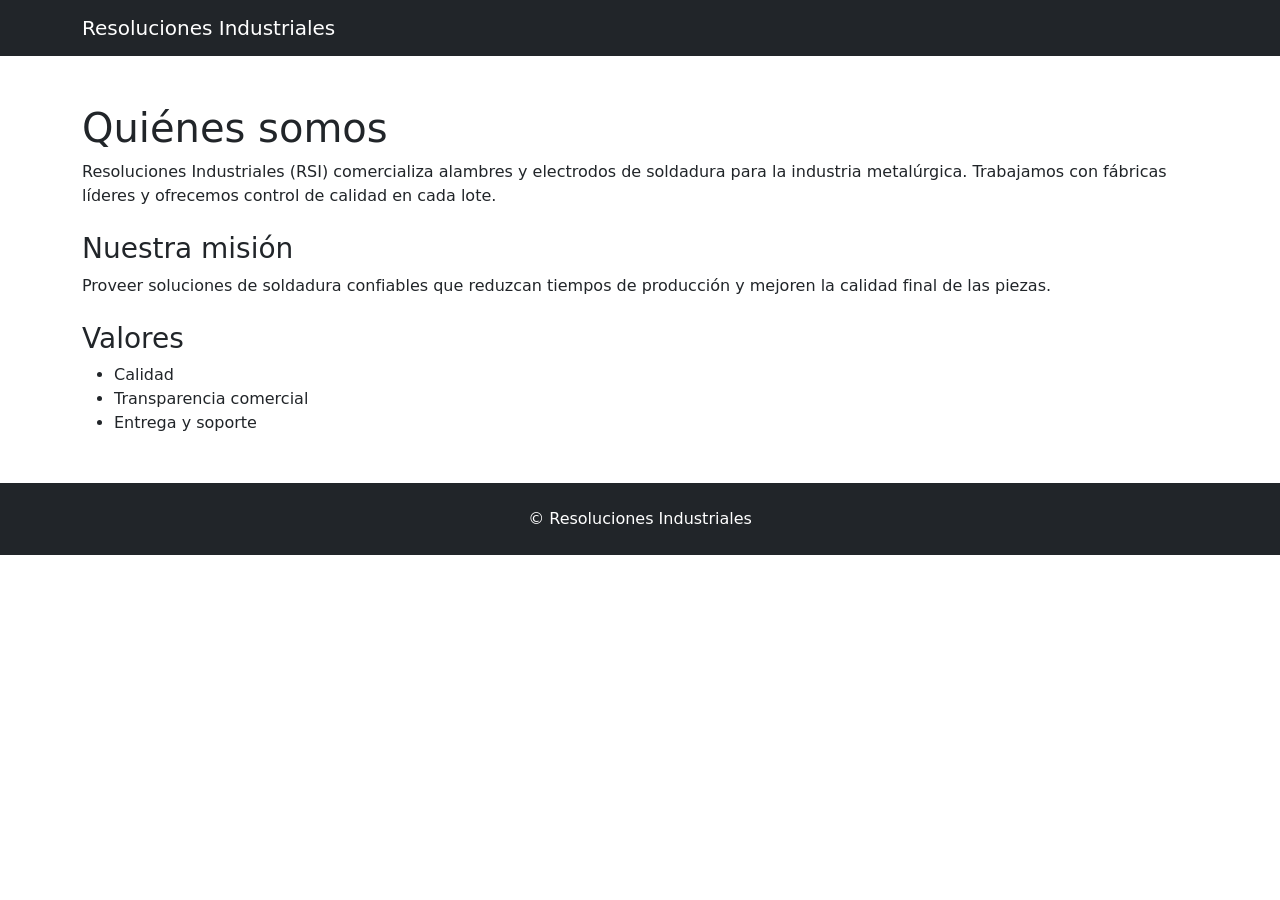
==== about.html @ 9ad4ff5a "Add files via upload" ====
<!doctype html>
<html lang="es">
<head>
  <meta charset="utf-8">
  <meta name="viewport" content="width=device-width, initial-scale=1">
  <title>Nosotros — Resoluciones Industriales</title>
  <link href="https://cdn.jsdelivr.net/npm/bootstrap@5.3.2/dist/css/bootstrap.min.css" rel="stylesheet">
  <link rel="stylesheet" href="css/styles.css">
</head>
<body>
<nav class="navbar navbar-expand-lg navbar-dark bg-dark">
  <div class="container">
    <a class="navbar-brand" href="index.html">Resoluciones Industriales</a>
  </div>
</nav>

<main class="container my-5">
  <h1>Quiénes somos</h1>
  <p>Resoluciones Industriales (RSI) comercializa alambres y electrodos de soldadura para la industria metalúrgica. Trabajamos con fábricas líderes y ofrecemos control de calidad en cada lote.</p>

  <h3 class="mt-4">Nuestra misión</h3>
  <p>Proveer soluciones de soldadura confiables que reduzcan tiempos de producción y mejoren la calidad final de las piezas.</p>

  <h3 class="mt-4">Valores</h3>
  <ul>
    <li>Calidad</li>
    <li>Transparencia comercial</li>
    <li>Entrega y soporte</li>
  </ul>
</main>

<footer class="py-4 bg-dark text-white">
  <div class="container text-center">
    <p class="mb-0">© Resoluciones Industriales</p>
  </div>
</footer>
<script src="https://cdn.jsdelivr.net/npm/bootstrap@5.3.2/dist/js/bootstrap.bundle.min.js"></script>
</body>
</html>
---- css/styles.css ----
body { font-family: system-ui, -apple-system, "Segoe UI", Roboto, "Helvetica Neue", Arial; }
.hero { background: linear-gradient(rgba(0,0,0,0.35), rgba(0,0,0,0.35)), url('https://source.unsplash.com/1600x600/?factory,welding') no-repeat center/cover; padding: 80px 0; }
.card-img-top { height: 220px; object-fit: cover; }
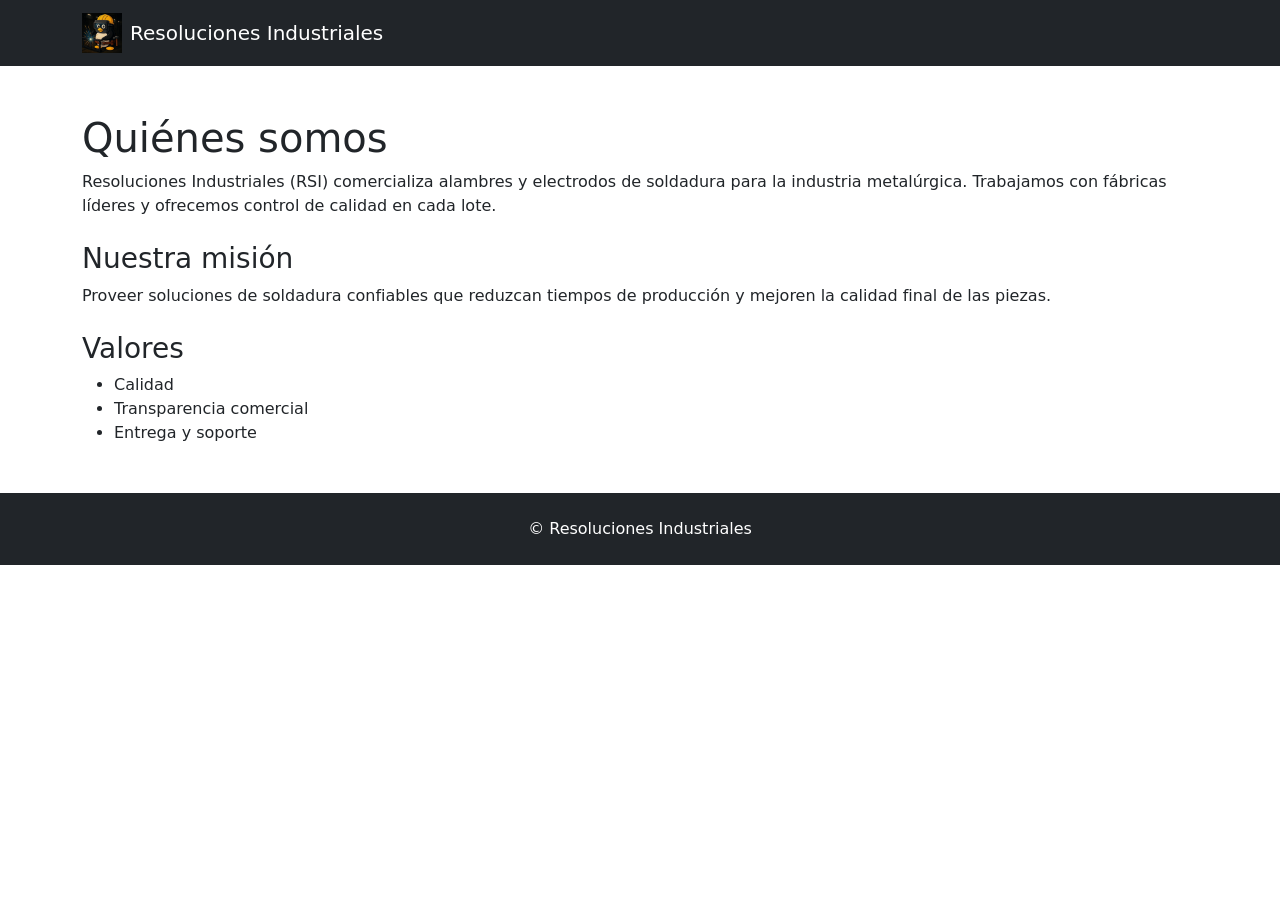
==== commit 4398b3e6: "Update about.html Logo Update" ====
--- a/about.html
+++ b/about.html
@@ -10,7 +10,10 @@
 <body>
 <nav class="navbar navbar-expand-lg navbar-dark bg-dark">
   <div class="container">
-    <a class="navbar-brand" href="index.html">Resoluciones Industriales</a>
+    <a class="navbar-brand d-flex align-items-center" href="index.html">
+  <img src="Logo.jfif" alt="Resoluciones Industriales" height="40" class="me-2">
+  Resoluciones Industriales
+</a>
   </div>
 </nav>
 
--- a/css/styles.css
+++ b/css/styles.css
@@ -1,4 +1,6 @@
-
-body { font-family: system-ui, -apple-system, "Segoe UI", Roboto, "Helvetica Neue", Arial; }
-.hero { background: linear-gradient(rgba(0,0,0,0.35), rgba(0,0,0,0.35)), url('https://source.unsplash.com/1600x600/?factory,welding') no-repeat center/cover; padding: 80px 0; }
-.card-img-top { height: 220px; object-fit: cover; }
+.hero { 
+  background: linear-gradient(rgba(0,0,0,0.45), rgba(0,0,0,0.55)), 
+              url('../Hero%20background%20rsi%20image.png') no-repeat center/cover; 
+  padding: 100px 0; 
+  min-height: 480px;
+}
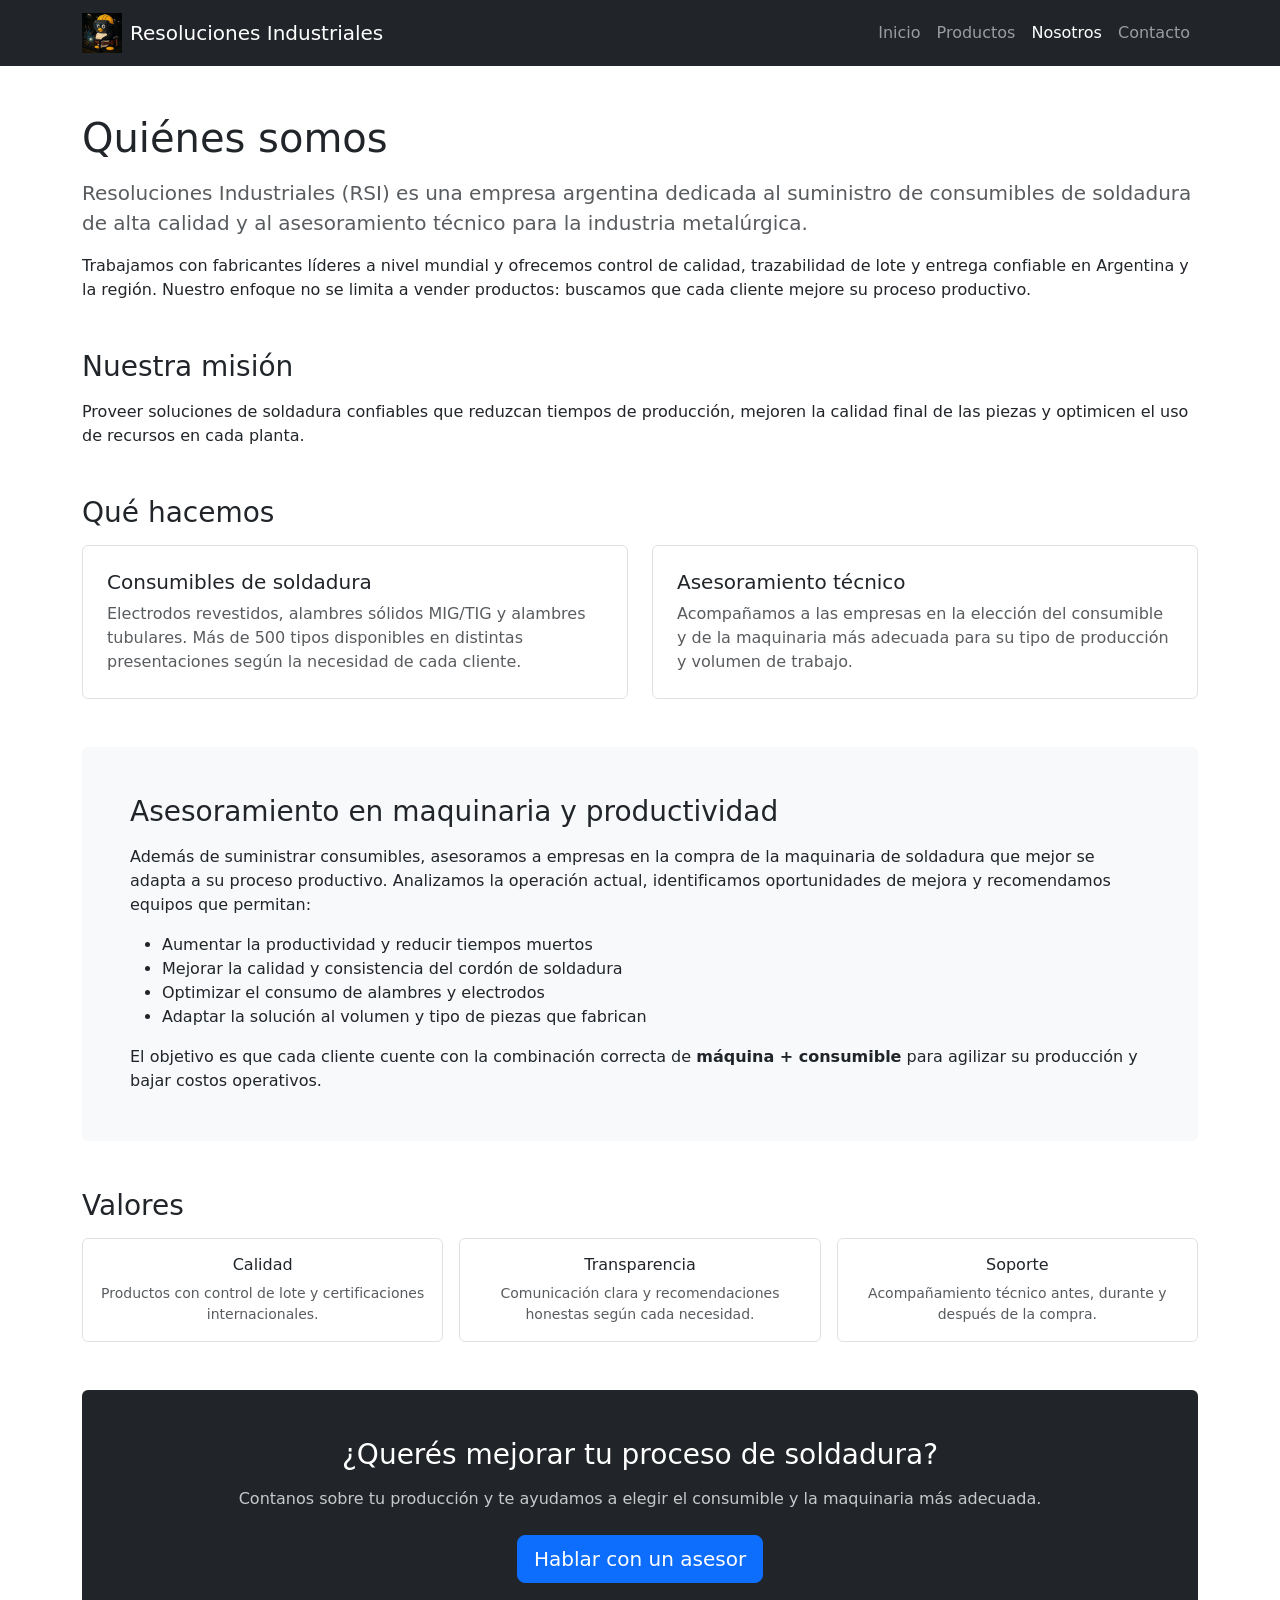
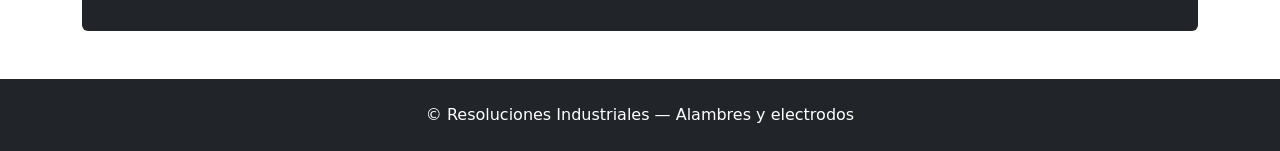
==== commit 066f138e: "Update about.html Improve About page with machinery advisory" ====
--- a/about.html
+++ b/about.html
@@ -4,39 +4,148 @@
   <meta charset="utf-8">
   <meta name="viewport" content="width=device-width, initial-scale=1">
   <title>Nosotros — Resoluciones Industriales</title>
+  <meta name="description" content="Resoluciones Industriales: consumibles de soldadura y asesoramiento en maquinaria para mejorar la productividad industrial.">
   <link href="https://cdn.jsdelivr.net/npm/bootstrap@5.3.2/dist/css/bootstrap.min.css" rel="stylesheet">
   <link rel="stylesheet" href="css/styles.css">
 </head>
 <body>
+
 <nav class="navbar navbar-expand-lg navbar-dark bg-dark">
   <div class="container">
     <a class="navbar-brand d-flex align-items-center" href="index.html">
-  <img src="Logo.jfif" alt="Resoluciones Industriales" height="40" class="me-2">
-  Resoluciones Industriales
-</a>
+      <img src="Logo.jfif" alt="Resoluciones Industriales" height="40" class="me-2">
+      Resoluciones Industriales
+    </a>
+    <button class="navbar-toggler" type="button" data-bs-toggle="collapse" data-bs-target="#nav">
+      <span class="navbar-toggler-icon"></span>
+    </button>
+    <div id="nav" class="collapse navbar-collapse">
+      <ul class="navbar-nav ms-auto">
+        <li class="nav-item"><a class="nav-link" href="index.html">Inicio</a></li>
+        <li class="nav-item"><a class="nav-link" href="products.html">Productos</a></li>
+        <li class="nav-item"><a class="nav-link active" href="about.html">Nosotros</a></li>
+        <li class="nav-item"><a class="nav-link" href="contact.html">Contacto</a></li>
+      </ul>
+    </div>
   </div>
 </nav>
 
 <main class="container my-5">
-  <h1>Quiénes somos</h1>
-  <p>Resoluciones Industriales (RSI) comercializa alambres y electrodos de soldadura para la industria metalúrgica. Trabajamos con fábricas líderes y ofrecemos control de calidad en cada lote.</p>
 
-  <h3 class="mt-4">Nuestra misión</h3>
-  <p>Proveer soluciones de soldadura confiables que reduzcan tiempos de producción y mejoren la calidad final de las piezas.</p>
+  <!-- QUIÉNES SOMOS -->
+  <section class="mb-5">
+    <h1 class="mb-3">Quiénes somos</h1>
+    <p class="lead text-muted">
+      Resoluciones Industriales (RSI) es una empresa argentina dedicada al suministro de consumibles de soldadura 
+      de alta calidad y al asesoramiento técnico para la industria metalúrgica.
+    </p>
+    <p>
+      Trabajamos con fabricantes líderes a nivel mundial y ofrecemos control de calidad, trazabilidad de lote 
+      y entrega confiable en Argentina y la región. Nuestro enfoque no se limita a vender productos: 
+      buscamos que cada cliente mejore su proceso productivo.
+    </p>
+  </section>
 
-  <h3 class="mt-4">Valores</h3>
-  <ul>
-    <li>Calidad</li>
-    <li>Transparencia comercial</li>
-    <li>Entrega y soporte</li>
-  </ul>
+  <!-- MISIÓN -->
+  <section class="mb-5">
+    <h2 class="h3 mb-3">Nuestra misión</h2>
+    <p>
+      Proveer soluciones de soldadura confiables que reduzcan tiempos de producción, 
+      mejoren la calidad final de las piezas y optimicen el uso de recursos en cada planta.
+    </p>
+  </section>
+
+  <!-- QUÉ HACEMOS -->
+  <section class="mb-5">
+    <h2 class="h3 mb-3">Qué hacemos</h2>
+    <div class="row g-4">
+      <div class="col-md-6">
+        <div class="border rounded p-4 h-100">
+          <h5>Consumibles de soldadura</h5>
+          <p class="mb-0 text-muted">
+            Electrodos revestidos, alambres sólidos MIG/TIG y alambres tubulares. 
+            Más de 500 tipos disponibles en distintas presentaciones según la necesidad de cada cliente.
+          </p>
+        </div>
+      </div>
+      <div class="col-md-6">
+        <div class="border rounded p-4 h-100">
+          <h5>Asesoramiento técnico</h5>
+          <p class="mb-0 text-muted">
+            Acompañamos a las empresas en la elección del consumible y de la maquinaria 
+            más adecuada para su tipo de producción y volumen de trabajo.
+          </p>
+        </div>
+      </div>
+    </div>
+  </section>
+
+  <!-- ASESORAMIENTO EN MAQUINARIA (NUEVO) -->
+  <section class="mb-5">
+    <div class="bg-light rounded p-4 p-md-5">
+      <h2 class="h3 mb-3">Asesoramiento en maquinaria y productividad</h2>
+      <p>
+        Además de suministrar consumibles, asesoramos a empresas en la compra de la maquinaria 
+        de soldadura que mejor se adapta a su proceso productivo. Analizamos la operación actual, 
+        identificamos oportunidades de mejora y recomendamos equipos que permitan:
+      </p>
+      <ul class="mb-3">
+        <li>Aumentar la productividad y reducir tiempos muertos</li>
+        <li>Mejorar la calidad y consistencia del cordón de soldadura</li>
+        <li>Optimizar el consumo de alambres y electrodos</li>
+        <li>Adaptar la solución al volumen y tipo de piezas que fabrican</li>
+      </ul>
+      <p class="mb-0">
+        El objetivo es que cada cliente cuente con la combinación correcta de 
+        <strong>máquina + consumible</strong> para agilizar su producción y bajar costos operativos.
+      </p>
+    </div>
+  </section>
+
+  <!-- VALORES -->
+  <section class="mb-5">
+    <h2 class="h3 mb-3">Valores</h2>
+    <div class="row g-3">
+      <div class="col-md-4">
+        <div class="border rounded p-3 h-100 text-center">
+          <h6>Calidad</h6>
+          <p class="small text-muted mb-0">Productos con control de lote y certificaciones internacionales.</p>
+        </div>
+      </div>
+      <div class="col-md-4">
+        <div class="border rounded p-3 h-100 text-center">
+          <h6>Transparencia</h6>
+          <p class="small text-muted mb-0">Comunicación clara y recomendaciones honestas según cada necesidad.</p>
+        </div>
+      </div>
+      <div class="col-md-4">
+        <div class="border rounded p-3 h-100 text-center">
+          <h6>Soporte</h6>
+          <p class="small text-muted mb-0">Acompañamiento técnico antes, durante y después de la compra.</p>
+        </div>
+      </div>
+    </div>
+  </section>
+
+  <!-- CTA -->
+  <section class="text-center">
+    <div class="bg-dark text-white rounded p-4 p-md-5">
+      <h3 class="mb-3">¿Querés mejorar tu proceso de soldadura?</h3>
+      <p class="mb-4 opacity-75">
+        Contanos sobre tu producción y te ayudamos a elegir el consumible y la maquinaria más adecuada.
+      </p>
+      <a href="contact.html" class="btn btn-primary btn-lg">Hablar con un asesor</a>
+    </div>
+  </section>
+
 </main>
 
-<footer class="py-4 bg-dark text-white">
+<footer class="py-4 bg-dark text-white mt-5">
   <div class="container text-center">
-    <p class="mb-0">© Resoluciones Industriales</p>
+    <p class="mb-0">© Resoluciones Industriales — Alambres y electrodos</p>
   </div>
 </footer>
+
 <script src="https://cdn.jsdelivr.net/npm/bootstrap@5.3.2/dist/js/bootstrap.bundle.min.js"></script>
 </body>
 </html>
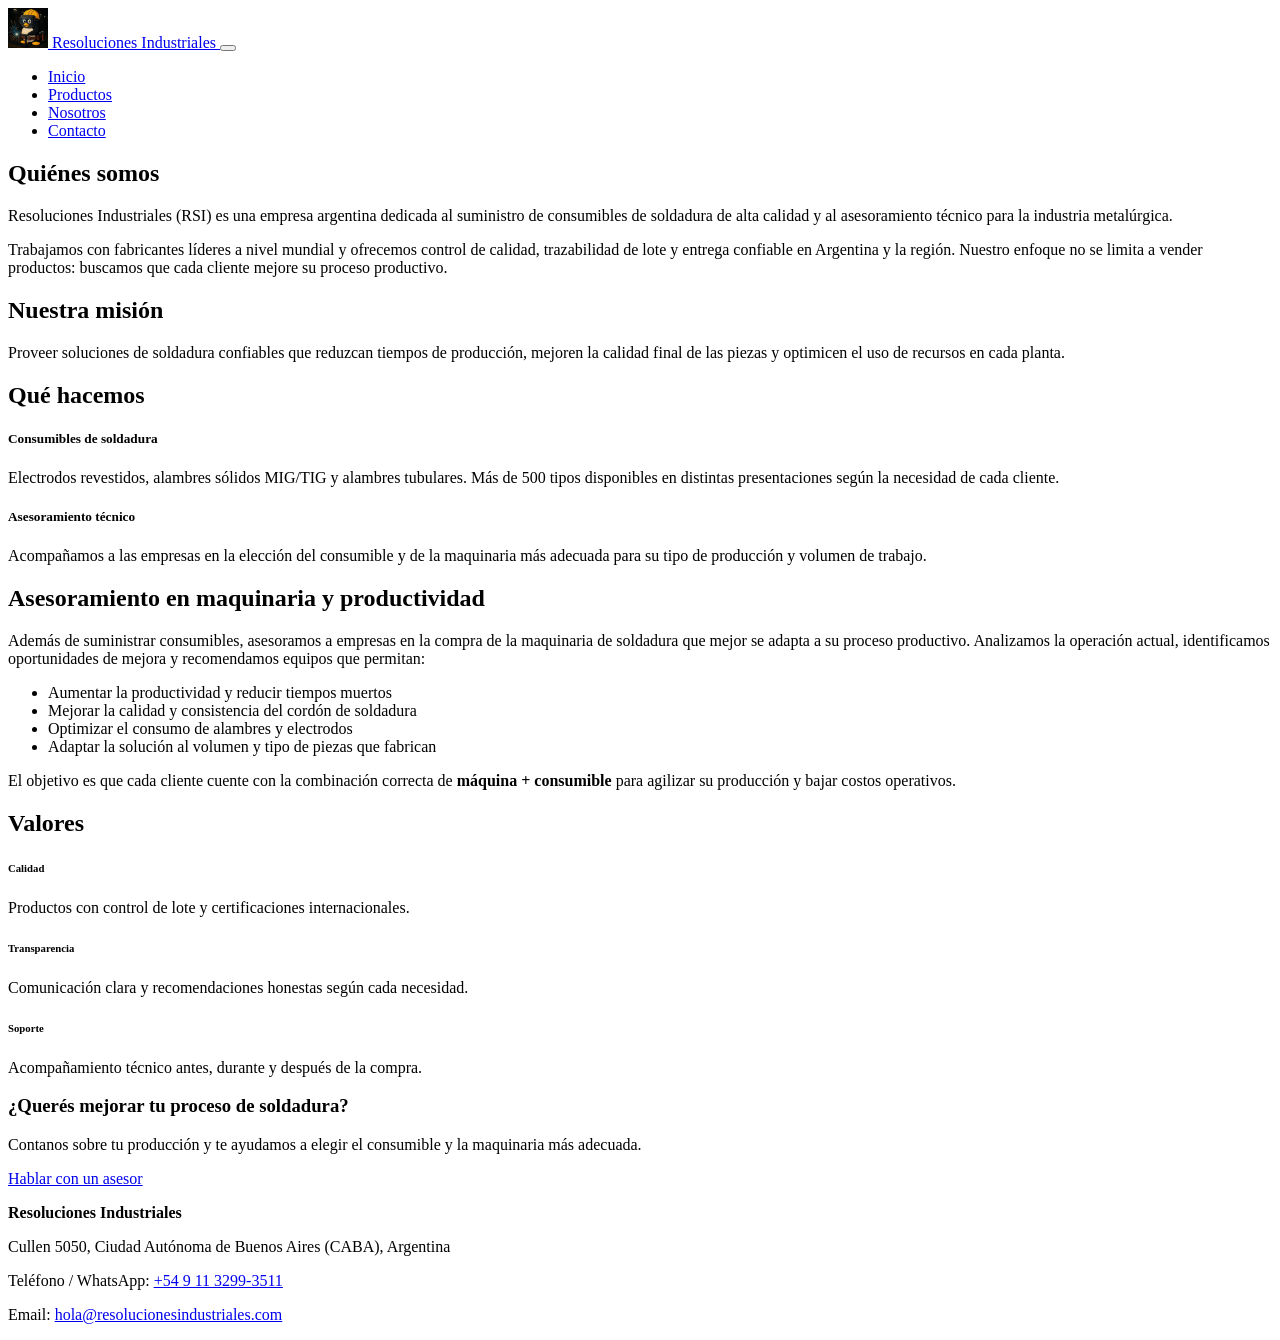
==== commit 5f1ca024: "Update about.html Update meta tags and Schema JSON-LD" ====
--- a/about.html
+++ b/about.html
@@ -3,9 +3,9 @@
 <head>
   <meta charset="utf-8">
   <meta name="viewport" content="width=device-width, initial-scale=1">
-  <title>Nosotros — Resoluciones Industriales</title>
-  <meta name="description" content="Resoluciones Industriales: consumibles de soldadura y asesoramiento en maquinaria para mejorar la productividad industrial.">
-  <link href="https://cdn.jsdelivr.net/npm/bootstrap@5.3.2/dist/css/bootstrap.min.css" rel="stylesheet">
+  <title>Quiénes Somos | Resoluciones Industriales - Insumos y Asesoramiento</title>
+<meta name="description" content="Empresa argentina proveedora de consumibles de soldadura y asesoramiento en maquinaria industrial para optimizar la productividad de tu planta.">
+<link rel="canonical" href="https://resolucionesindustriales.com/nosotros.html">
   <link rel="stylesheet" href="css/styles.css">
 </head>
 <body>
@@ -140,9 +140,12 @@
 
 </main>
 
-<footer class="py-4 bg-dark text-white mt-5">
-  <div class="container text-center">
-    <p class="mb-0">© Resoluciones Industriales — Alambres y electrodos</p>
+<footer>
+  <div class="footer-info">
+    <p><strong>Resoluciones Industriales</strong></p>
+    <p>Cullen 5050, Ciudad Autónoma de Buenos Aires (CABA), Argentina</p>
+    <p>Teléfono / WhatsApp: <a href="https://wa.me/5491132993511">+54 9 11 3299-3511</a></p>
+    <p>Email: <a href="mailto:hola@resolucionesindustriales.com">hola@resolucionesindustriales.com</a></p>
   </div>
 </footer>
 
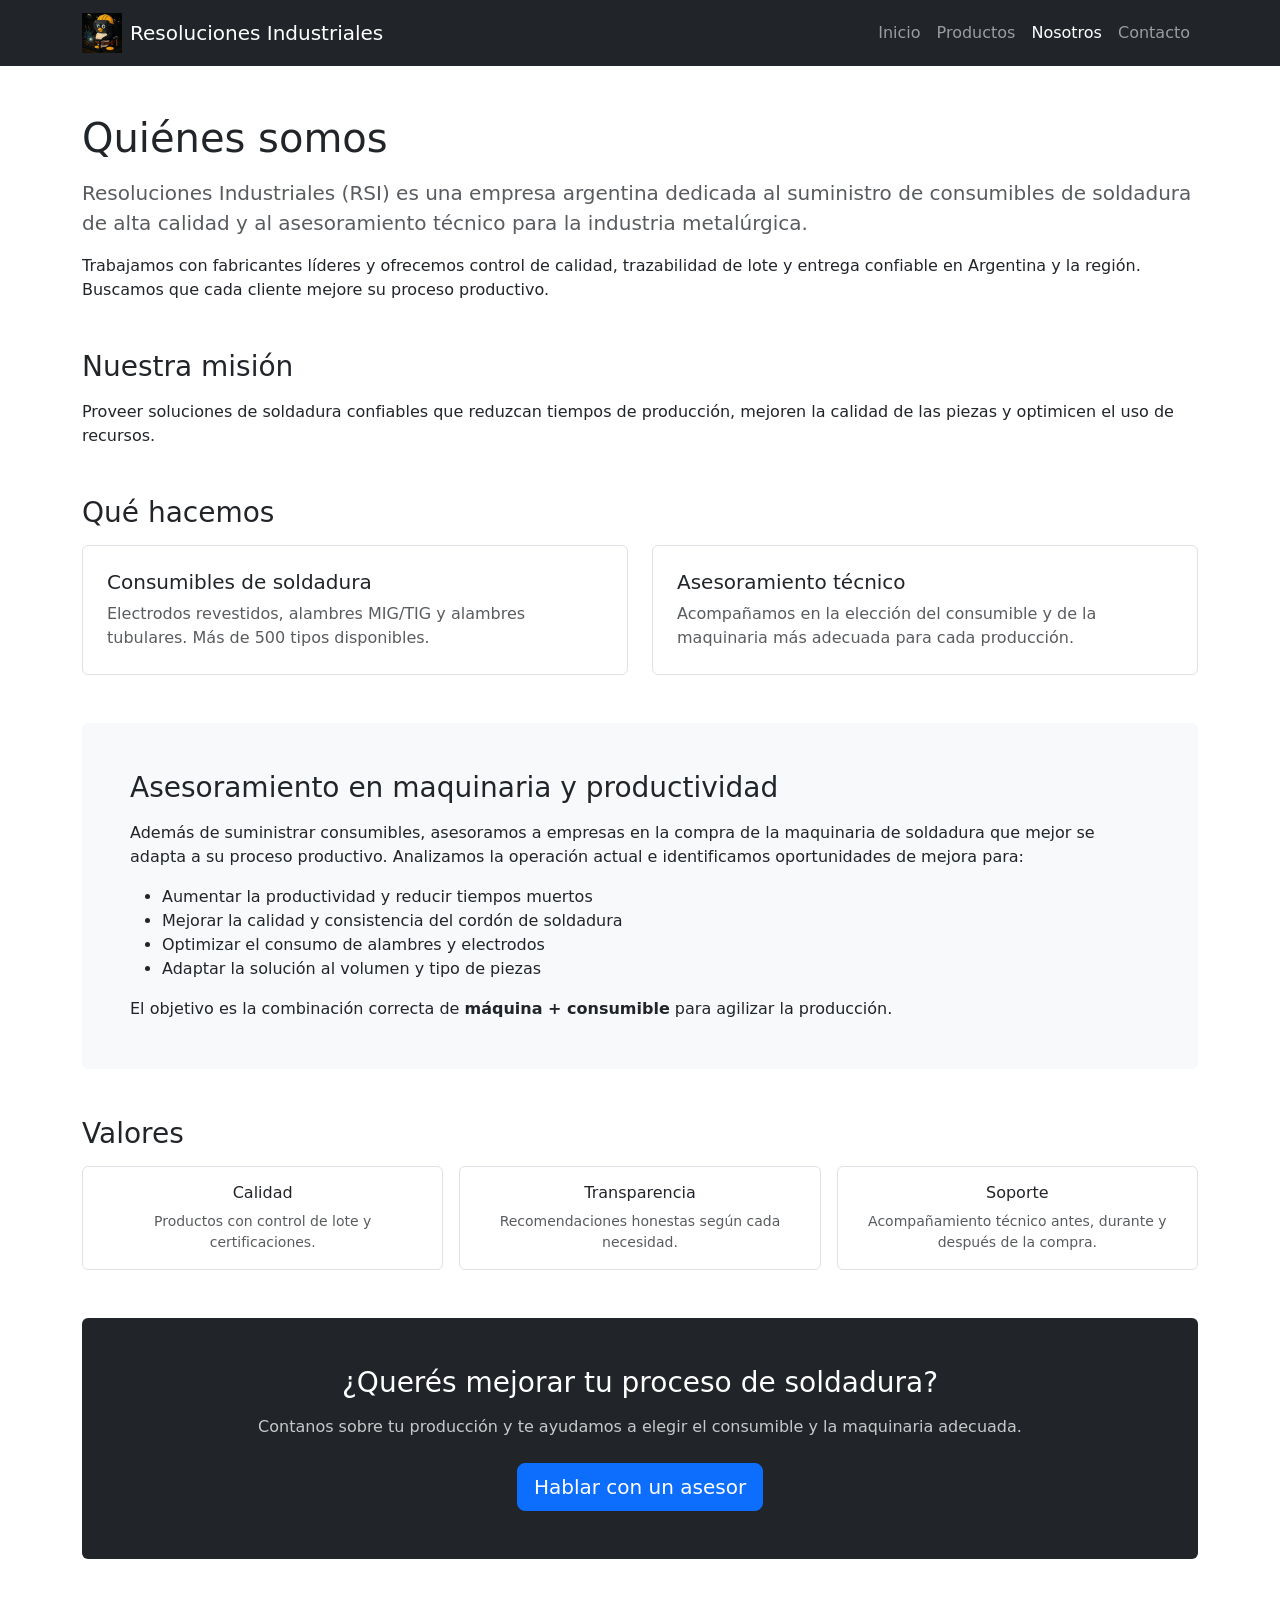
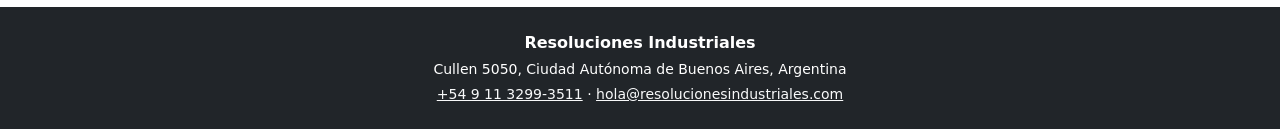
==== commit 9fc0e628: "Update about.html" ====
--- a/about.html
+++ b/about.html
@@ -1,11 +1,12 @@
-<!doctype html>
-<html lang="es">
+<!DOCTYPE html>
+<html lang="es-AR">
 <head>
-  <meta charset="utf-8">
-  <meta name="viewport" content="width=device-width, initial-scale=1">
-  <title>Quiénes Somos | Resoluciones Industriales - Insumos y Asesoramiento</title>
-<meta name="description" content="Empresa argentina proveedora de consumibles de soldadura y asesoramiento en maquinaria industrial para optimizar la productividad de tu planta.">
-<link rel="canonical" href="https://resolucionesindustriales.com/nosotros.html">
+  <meta charset="UTF-8">
+  <meta name="viewport" content="width=device-width, initial-scale=1.0">
+  <title>Quiénes Somos | Resoluciones Industriales - Soldadura y Asesoramiento</title>
+  <meta name="description" content="Empresa argentina de consumibles de soldadura y asesoramiento en maquinaria para mejorar la productividad industrial.">
+  <link rel="canonical" href="https://resolucionesindustriales.com/about.html">
+  <link href="https://cdn.jsdelivr.net/npm/bootstrap@5.3.2/dist/css/bootstrap.min.css" rel="stylesheet">
   <link rel="stylesheet" href="css/styles.css">
 </head>
 <body>
@@ -31,91 +32,72 @@
 </nav>
 
 <main class="container my-5">
-
-  <!-- QUIÉNES SOMOS -->
   <section class="mb-5">
     <h1 class="mb-3">Quiénes somos</h1>
     <p class="lead text-muted">
-      Resoluciones Industriales (RSI) es una empresa argentina dedicada al suministro de consumibles de soldadura 
+      Resoluciones Industriales (RSI) es una empresa argentina dedicada al suministro de consumibles de soldadura
       de alta calidad y al asesoramiento técnico para la industria metalúrgica.
     </p>
     <p>
-      Trabajamos con fabricantes líderes a nivel mundial y ofrecemos control de calidad, trazabilidad de lote 
-      y entrega confiable en Argentina y la región. Nuestro enfoque no se limita a vender productos: 
-      buscamos que cada cliente mejore su proceso productivo.
+      Trabajamos con fabricantes líderes y ofrecemos control de calidad, trazabilidad de lote
+      y entrega confiable en Argentina y la región. Buscamos que cada cliente mejore su proceso productivo.
     </p>
   </section>
 
-  <!-- MISIÓN -->
   <section class="mb-5">
     <h2 class="h3 mb-3">Nuestra misión</h2>
-    <p>
-      Proveer soluciones de soldadura confiables que reduzcan tiempos de producción, 
-      mejoren la calidad final de las piezas y optimicen el uso de recursos en cada planta.
-    </p>
+    <p>Proveer soluciones de soldadura confiables que reduzcan tiempos de producción, mejoren la calidad de las piezas y optimicen el uso de recursos.</p>
   </section>
 
-  <!-- QUÉ HACEMOS -->
   <section class="mb-5">
     <h2 class="h3 mb-3">Qué hacemos</h2>
     <div class="row g-4">
       <div class="col-md-6">
         <div class="border rounded p-4 h-100">
           <h5>Consumibles de soldadura</h5>
-          <p class="mb-0 text-muted">
-            Electrodos revestidos, alambres sólidos MIG/TIG y alambres tubulares. 
-            Más de 500 tipos disponibles en distintas presentaciones según la necesidad de cada cliente.
-          </p>
+          <p class="mb-0 text-muted">Electrodos revestidos, alambres MIG/TIG y alambres tubulares. Más de 500 tipos disponibles.</p>
         </div>
       </div>
       <div class="col-md-6">
         <div class="border rounded p-4 h-100">
           <h5>Asesoramiento técnico</h5>
-          <p class="mb-0 text-muted">
-            Acompañamos a las empresas en la elección del consumible y de la maquinaria 
-            más adecuada para su tipo de producción y volumen de trabajo.
-          </p>
+          <p class="mb-0 text-muted">Acompañamos en la elección del consumible y de la maquinaria más adecuada para cada producción.</p>
         </div>
       </div>
     </div>
   </section>
 
-  <!-- ASESORAMIENTO EN MAQUINARIA (NUEVO) -->
   <section class="mb-5">
     <div class="bg-light rounded p-4 p-md-5">
       <h2 class="h3 mb-3">Asesoramiento en maquinaria y productividad</h2>
       <p>
-        Además de suministrar consumibles, asesoramos a empresas en la compra de la maquinaria 
-        de soldadura que mejor se adapta a su proceso productivo. Analizamos la operación actual, 
-        identificamos oportunidades de mejora y recomendamos equipos que permitan:
+        Además de suministrar consumibles, asesoramos a empresas en la compra de la maquinaria
+        de soldadura que mejor se adapta a su proceso productivo. Analizamos la operación actual
+        e identificamos oportunidades de mejora para:
       </p>
       <ul class="mb-3">
         <li>Aumentar la productividad y reducir tiempos muertos</li>
         <li>Mejorar la calidad y consistencia del cordón de soldadura</li>
         <li>Optimizar el consumo de alambres y electrodos</li>
-        <li>Adaptar la solución al volumen y tipo de piezas que fabrican</li>
+        <li>Adaptar la solución al volumen y tipo de piezas</li>
       </ul>
-      <p class="mb-0">
-        El objetivo es que cada cliente cuente con la combinación correcta de 
-        <strong>máquina + consumible</strong> para agilizar su producción y bajar costos operativos.
-      </p>
+      <p class="mb-0">El objetivo es la combinación correcta de <strong>máquina + consumible</strong> para agilizar la producción.</p>
     </div>
   </section>
 
-  <!-- VALORES -->
   <section class="mb-5">
     <h2 class="h3 mb-3">Valores</h2>
     <div class="row g-3">
       <div class="col-md-4">
         <div class="border rounded p-3 h-100 text-center">
           <h6>Calidad</h6>
-          <p class="small text-muted mb-0">Productos con control de lote y certificaciones internacionales.</p>
+          <p class="small text-muted mb-0">Productos con control de lote y certificaciones.</p>
         </div>
       </div>
       <div class="col-md-4">
         <div class="border rounded p-3 h-100 text-center">
           <h6>Transparencia</h6>
-          <p class="small text-muted mb-0">Comunicación clara y recomendaciones honestas según cada necesidad.</p>
+          <p class="small text-muted mb-0">Recomendaciones honestas según cada necesidad.</p>
         </div>
       </div>
       <div class="col-md-4">
@@ -127,25 +109,23 @@
     </div>
   </section>
 
-  <!-- CTA -->
   <section class="text-center">
     <div class="bg-dark text-white rounded p-4 p-md-5">
       <h3 class="mb-3">¿Querés mejorar tu proceso de soldadura?</h3>
-      <p class="mb-4 opacity-75">
-        Contanos sobre tu producción y te ayudamos a elegir el consumible y la maquinaria más adecuada.
-      </p>
+      <p class="mb-4 opacity-75">Contanos sobre tu producción y te ayudamos a elegir el consumible y la maquinaria adecuada.</p>
       <a href="contact.html" class="btn btn-primary btn-lg">Hablar con un asesor</a>
     </div>
   </section>
-
 </main>
 
-<footer>
-  <div class="footer-info">
-    <p><strong>Resoluciones Industriales</strong></p>
-    <p>Cullen 5050, Ciudad Autónoma de Buenos Aires (CABA), Argentina</p>
-    <p>Teléfono / WhatsApp: <a href="https://wa.me/5491132993511">+54 9 11 3299-3511</a></p>
-    <p>Email: <a href="mailto:hola@resolucionesindustriales.com">hola@resolucionesindustriales.com</a></p>
+<footer class="py-4 bg-dark text-white mt-5">
+  <div class="container text-center">
+    <p class="mb-1"><strong>Resoluciones Industriales</strong></p>
+    <p class="mb-1 small">Cullen 5050, Ciudad Autónoma de Buenos Aires, Argentina</p>
+    <p class="mb-0 small">
+      <a href="https://wa.me/5491132993511" class="link-light">+54 9 11 3299-3511</a> ·
+      <a href="mailto:hola@resolucionesindustriales.com" class="link-light">hola@resolucionesindustriales.com</a>
+    </p>
   </div>
 </footer>
 
